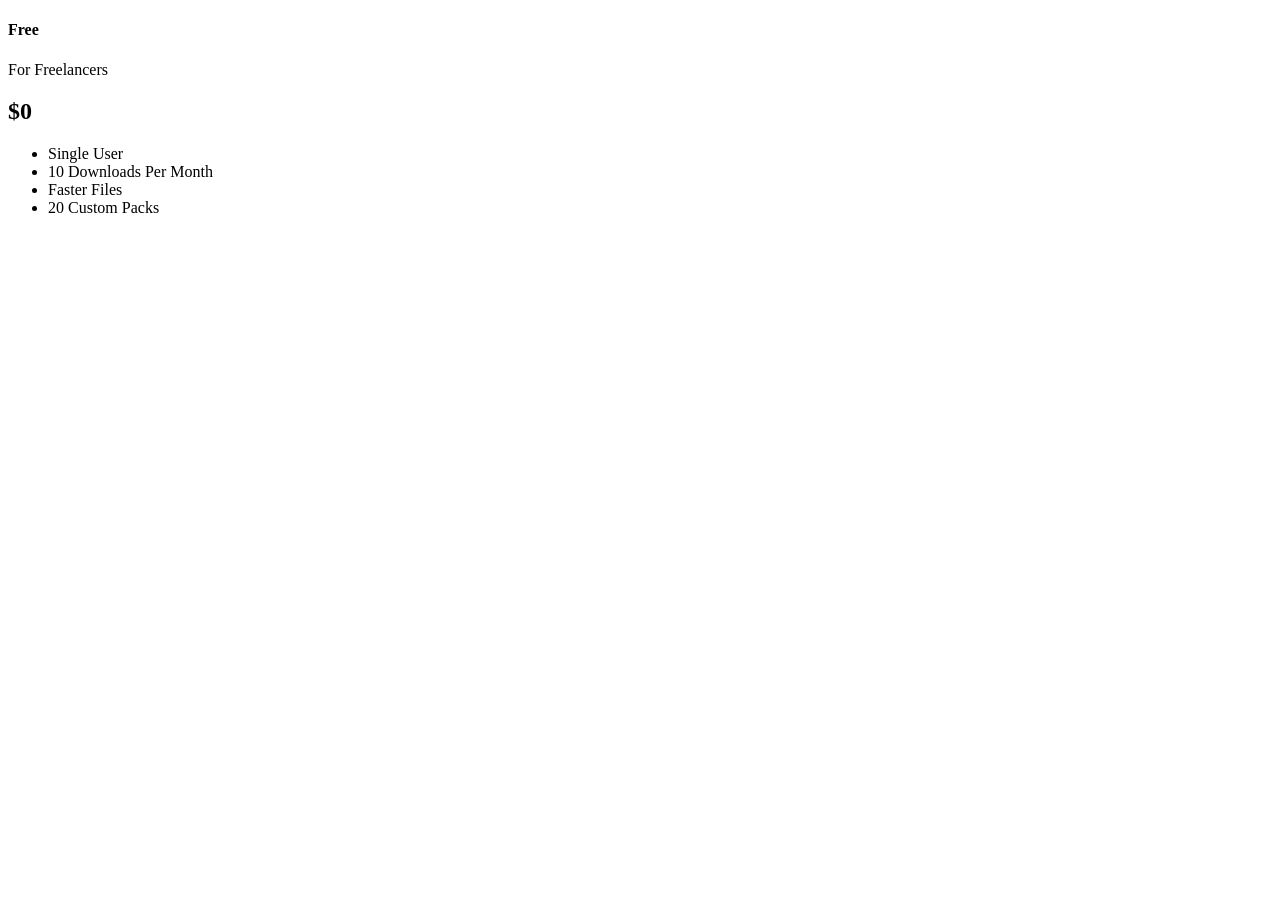
==== phase02/pricing_cards/index.html @ d245fd15 "Started Working on Pricing-cards Project" ====
<!DOCTYPE html>
<html lang="en">
<head>
    <meta charset="UTF-8">
    <meta name="viewport" content="width=device-width, initial-scale=1.0">
    <link rel="stylesheet" href="css/bootstrap.min.css"/>
    <link rel="stylesheet" href="css/style.css"/>
    <title>Pricing Cards</title>
</head>
<body>
      <div class="container">
        <div class="row mt-5">
            <div class="col-md-6">
               <!--Card 1-->
               <div class="card rounded-4 shadow-lg border-0 mb-5">
                <div class="card-body">
                    <div>
                        <h4 calss="fw-bold">Free</h4>
                        <p class="text-muted">For Freelancers</p>
                    </div>
                    <h2 class="fs-1 fw-bold mt-4 mb-5">$0</h2>
                    <ul class="list-group list-group-flash fs-5 mb-5">
                        <li class="list-group item border-0">
                            <i class="bi bi-check2"></i>Single User
                        </li>
                        <li class="list-group item border-0">
                            <i class="bi bi-check2"></i>10 Downloads Per Month
                        </li>
                        <li class="list-group item border-0">
                            <i class="bi bi-check2"></i>Faster Files
                        </li>
                        <li class="list-group item border-0">
                            <i class="bi bi-check2"></i>20 Custom Packs
                        </li>
                    </ul>
                </div>
               </div>
            </div>
            <div class="col-md-6">

            </div>
        </div>
      </div>

    <script src="js/script.js"></script>
</body>
</html>
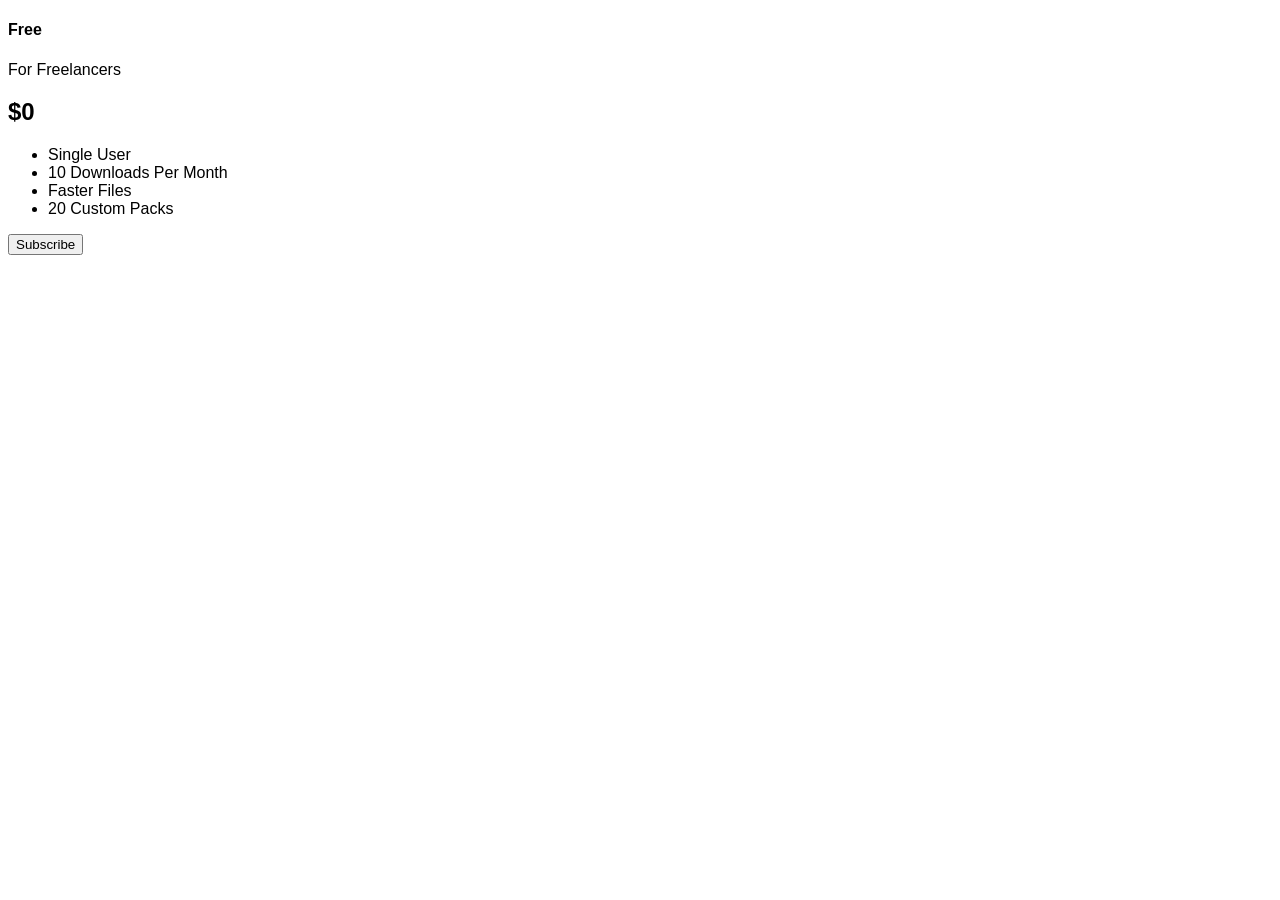
==== commit b302add2: "Complete the css" ====
--- a/phase02/pricing_cards/index.html
+++ b/phase02/pricing_cards/index.html
@@ -19,7 +19,7 @@
                         <p class="text-muted">For Freelancers</p>
                     </div>
                     <h2 class="fs-1 fw-bold mt-4 mb-5">$0</h2>
-                    <ul class="list-group list-group-flash fs-5 mb-5">
+                    <ul class="list-group list-group-flash fs-5 mb-5 vstack gap-2">
                         <li class="list-group item border-0">
                             <i class="bi bi-check2"></i>Single User
                         </li>
@@ -33,6 +33,9 @@
                             <i class="bi bi-check2"></i>20 Custom Packs
                         </li>
                     </ul>
+                    <div class="d-grid">
+                        <Button class="bt btn-dark rounded-4 mt-5 mb-4">Subscribe</Button>
+                    </div>
                 </div>
                </div>
             </div>
--- a/phase02/pricing_cards/css/style.css
+++ b/phase02/pricing_cards/css/style.css
@@ -0,0 +1,8 @@
+body{
+    font-family: 'poppins',sans-serif;
+}
+@media(min-width: 800px){
+    .container{
+        width:800px
+    }
+}
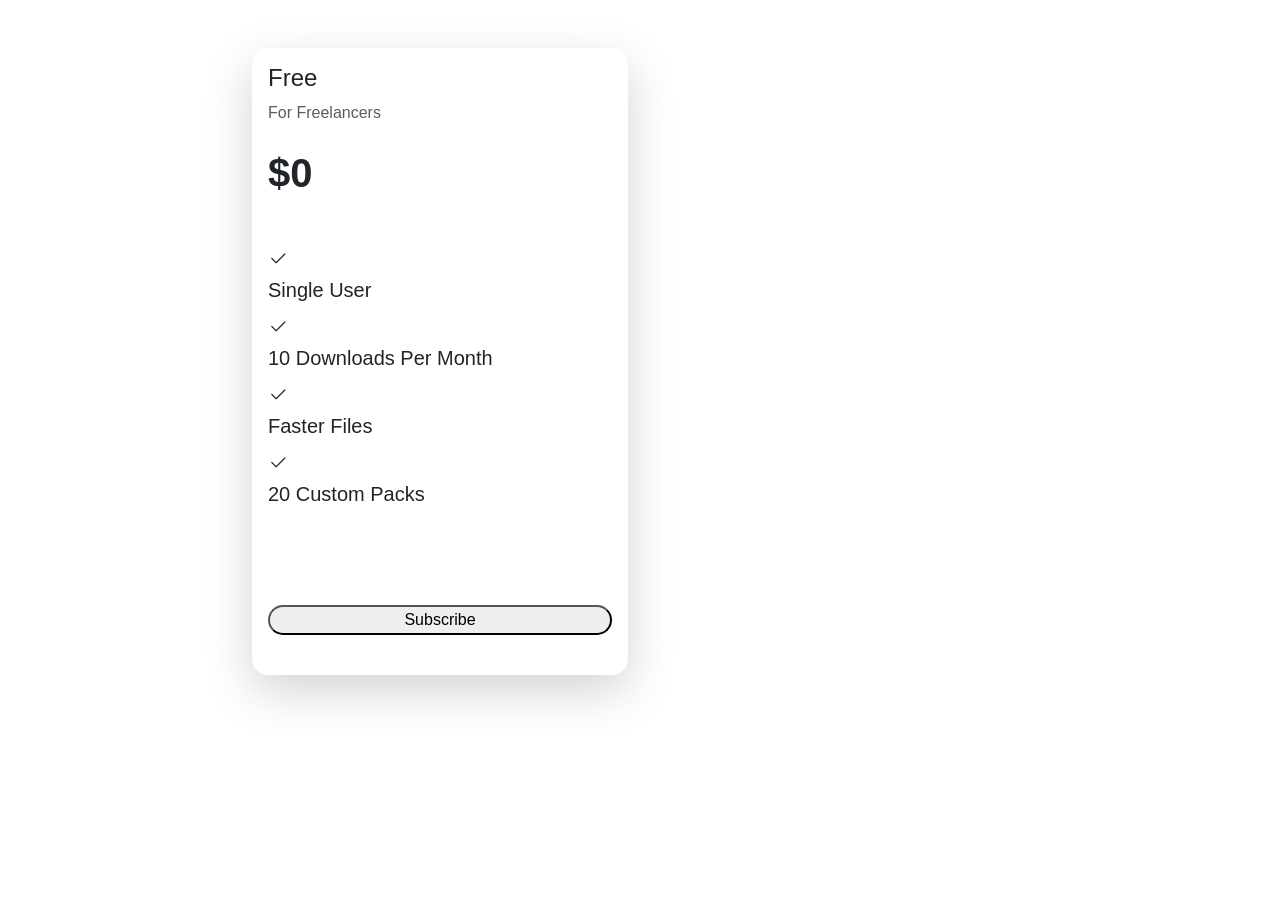
==== commit da73de6b: "Working" ====
--- a/phase02/pricing_cards/index.html
+++ b/phase02/pricing_cards/index.html
@@ -3,6 +3,7 @@
 <head>
     <meta charset="UTF-8">
     <meta name="viewport" content="width=device-width, initial-scale=1.0">
+    <link rel="stylesheet" href="https://cdn.jsdelivr.net/npm/bootstrap-icons@1.13.2/font/bootstrap-icons.min.css">
     <link rel="stylesheet" href="css/bootstrap.min.css"/>
     <link rel="stylesheet" href="css/style.css"/>
     <title>Pricing Cards</title>
@@ -45,6 +46,6 @@
         </div>
       </div>
 
-    <script src="js/script.js"></script>
+    <script src="js/bootstrap.bundle.min.js"></script>
 </body>
 </html>
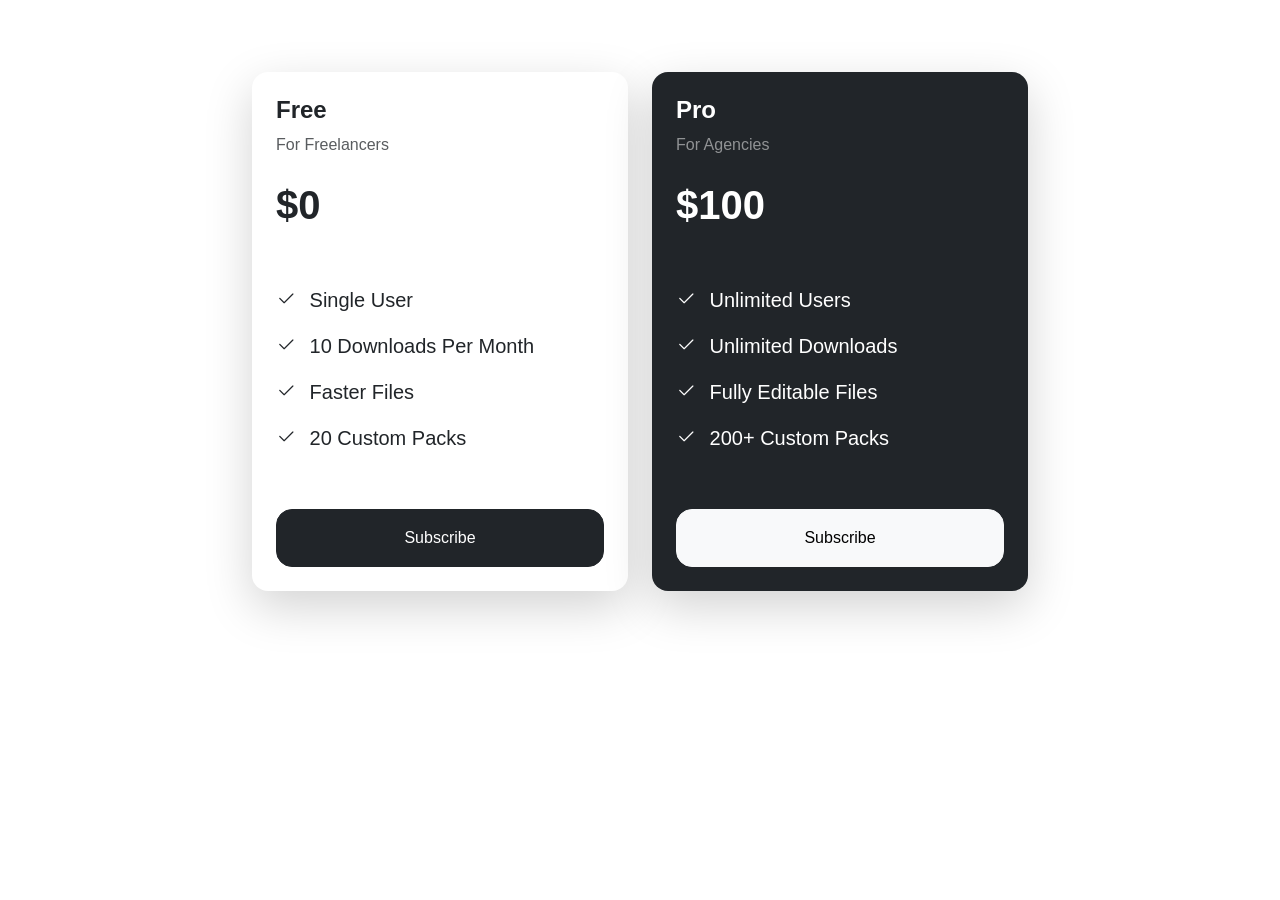
==== commit 516451a6: "Complete the Pricing Cards" ====
--- a/phase02/pricing_cards/index.html
+++ b/phase02/pricing_cards/index.html
@@ -1,51 +1,125 @@
+
 <!DOCTYPE html>
 <html lang="en">
 <head>
     <meta charset="UTF-8">
     <meta name="viewport" content="width=device-width, initial-scale=1.0">
-    <link rel="stylesheet" href="https://cdn.jsdelivr.net/npm/bootstrap-icons@1.13.2/font/bootstrap-icons.min.css">
-    <link rel="stylesheet" href="css/bootstrap.min.css"/>
-    <link rel="stylesheet" href="css/style.css"/>
+
+    <link rel="stylesheet"
+        href="https://cdn.jsdelivr.net/npm/bootstrap-icons@1.13.2/font/bootstrap-icons.min.css">
+
+    <link rel="stylesheet" href="css/bootstrap.min.css">
+    <link rel="stylesheet" href="css/style.css">
+
     <title>Pricing Cards</title>
 </head>
+
 <body>
-      <div class="container">
-        <div class="row mt-5">
+
+    <div class="container">
+        <div class="row mt-5 g-4">
+
+            <!-- Card 1: Free -->
             <div class="col-md-6">
-               <!--Card 1-->
-               <div class="card rounded-4 shadow-lg border-0 mb-5">
-                <div class="card-body">
-                    <div>
-                        <h4 calss="fw-bold">Free</h4>
-                        <p class="text-muted">For Freelancers</p>
-                    </div>
-                    <h2 class="fs-1 fw-bold mt-4 mb-5">$0</h2>
-                    <ul class="list-group list-group-flash fs-5 mb-5 vstack gap-2">
-                        <li class="list-group item border-0">
-                            <i class="bi bi-check2"></i>Single User
-                        </li>
-                        <li class="list-group item border-0">
-                            <i class="bi bi-check2"></i>10 Downloads Per Month
-                        </li>
-                        <li class="list-group item border-0">
-                            <i class="bi bi-check2"></i>Faster Files
-                        </li>
-                        <li class="list-group item border-0">
-                            <i class="bi bi-check2"></i>20 Custom Packs
-                        </li>
-                    </ul>
-                    <div class="d-grid">
-                        <Button class="bt btn-dark rounded-4 mt-5 mb-4">Subscribe</Button>
+
+                <div class="card rounded-4 shadow-lg border-0 h-100">
+
+                    <div class="card-body p-4">
+
+                        <div>
+                            <h4 class="fw-bold">Free</h4>
+                            <p class="text-muted">For Freelancers</p>
+                        </div>
+
+                        <h2 class="fs-1 fw-bold mt-4 mb-5">$0</h2>
+
+                        <ul class="list-group list-group-flush fs-5 mb-5">
+
+                            <li class="list-group-item border-0 px-0">
+                                <i class="bi bi-check2 me-2"></i>
+                                Single User
+                            </li>
+
+                            <li class="list-group-item border-0 px-0">
+                                <i class="bi bi-check2 me-2"></i>
+                                10 Downloads Per Month
+                            </li>
+
+                            <li class="list-group-item border-0 px-0">
+                                <i class="bi bi-check2 me-2"></i>
+                                Faster Files
+                            </li>
+
+                            <li class="list-group-item border-0 px-0">
+                                <i class="bi bi-check2 me-2"></i>
+                                20 Custom Packs
+                            </li>
+
+                        </ul>
+
+                        <div class="d-grid">
+                            <button class="btn btn-dark rounded-4 py-3">
+                                Subscribe
+                            </button>
+                        </div>
+
                     </div>
                 </div>
-               </div>
             </div>
+
+
+            <!-- Card 2: Pro -->
             <div class="col-md-6">
 
+                <div class="card text-bg-dark rounded-4 shadow-lg border-0 h-100">
+
+                    <div class="card-body p-4">
+
+                        <div>
+                            <h4 class="fw-bold">Pro</h4>
+                            <p class="text-white-50">For Agencies</p>
+                        </div>
+
+                        <h2 class="fs-1 fw-bold mt-4 mb-5">$100</h2>
+
+                        <ul class="list-group list-group-flush fs-5 mb-5">
+
+                            <li class="list-group-item border-0 text-bg-dark px-0">
+                                <i class="bi bi-check2 me-2"></i>
+                                Unlimited Users
+                            </li>
+
+                            <li class="list-group-item border-0 text-bg-dark px-0">
+                                <i class="bi bi-check2 me-2"></i>
+                                Unlimited Downloads
+                            </li>
+
+                            <li class="list-group-item border-0 text-bg-dark px-0">
+                                <i class="bi bi-check2 me-2"></i>
+                                Fully Editable Files
+                            </li>
+
+                            <li class="list-group-item border-0 text-bg-dark px-0">
+                                <i class="bi bi-check2 me-2"></i>
+                                200+ Custom Packs
+                            </li>
+
+                        </ul>
+
+                        <div class="d-grid">
+                            <button class="btn btn-light rounded-4 py-3">
+                                Subscribe
+                            </button>
+                        </div>
+
+                    </div>
+                </div>
             </div>
+
         </div>
-      </div>
+    </div>
 
     <script src="js/bootstrap.bundle.min.js"></script>
+
 </body>
-</html>+</html>
